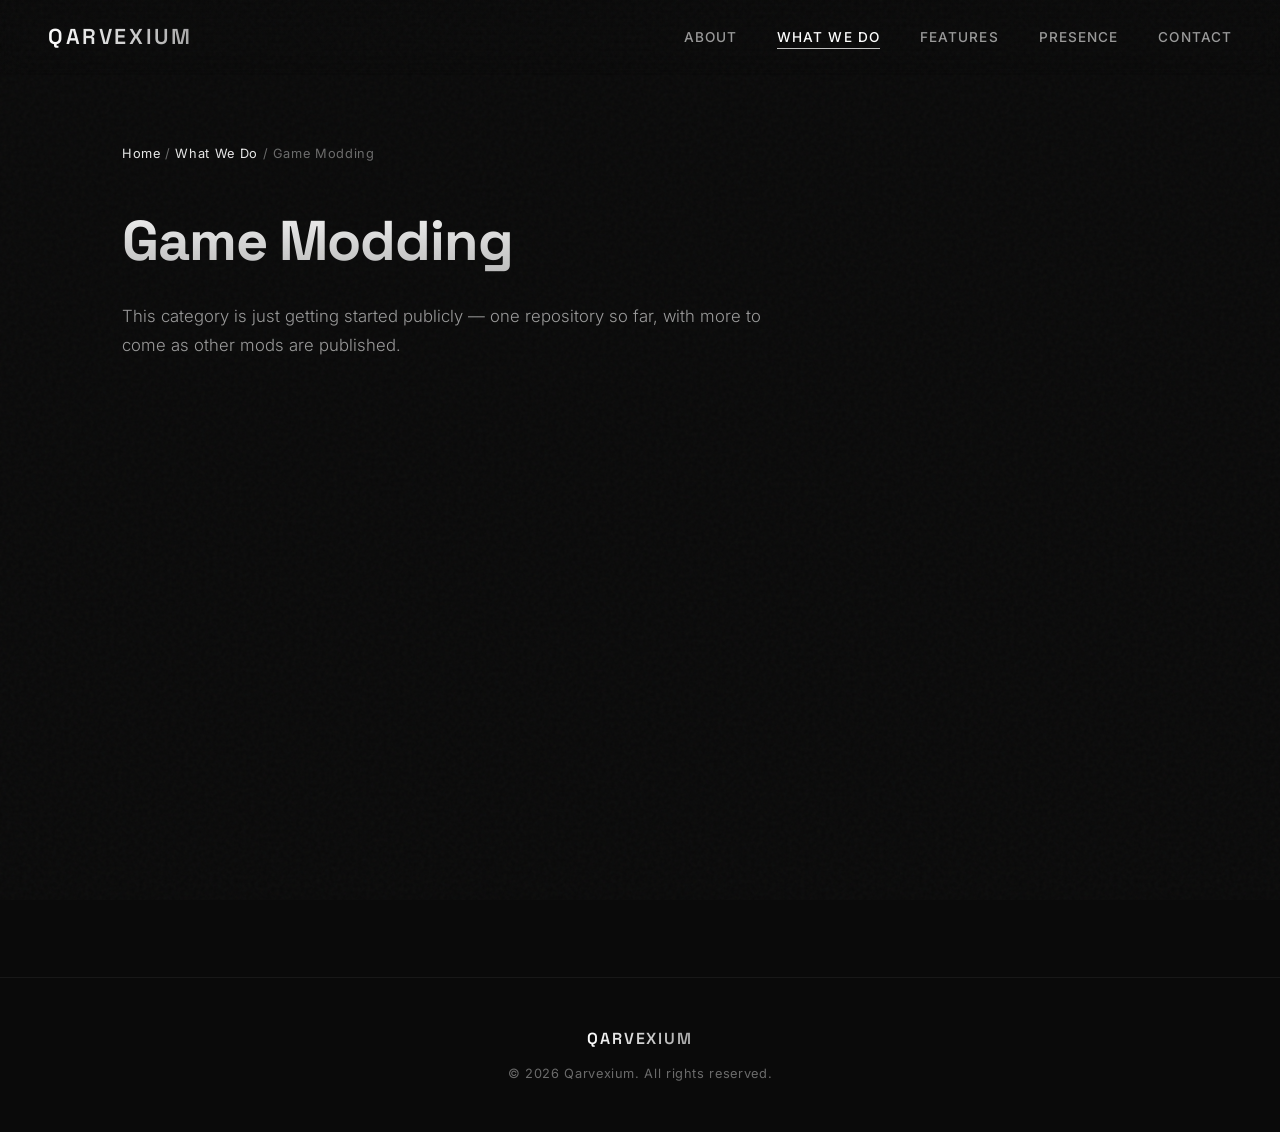
==== game-modding.html @ aa2218df "Add files via upload" ====
<!DOCTYPE html>
<html lang="en">
<head>
<meta charset="UTF-8" />
<meta name="viewport" content="width=device-width, initial-scale=1.0" />
<title>Game Modding — Qarvexium</title>
<meta name="description" content="Qarvexium's public game modding work." />
<meta name="theme-color" content="#0a0a0a" />
<meta name="robots" content="index, follow" />

<meta property="og:type" content="website" />
<meta property="og:title" content="Game Modding — Qarvexium" />
<meta property="og:description" content="Mods and mod tutorials." />
<meta property="og:site_name" content="Qarvexium" />

<link rel="icon" href="data:image/svg+xml,<svg xmlns='http://www.w3.org/2000/svg' viewBox='0 0 32 32'><rect width='32' height='32' rx='6' fill='%230a0a0a'/><text x='16' y='22' font-family='system-ui,sans-serif' font-size='16' font-weight='700' fill='%23c0c0c0' text-anchor='middle'>Q</text></svg>" />

<link rel="preconnect" href="https://fonts.googleapis.com" />
<link rel="preconnect" href="https://fonts.gstatic.com" crossorigin />
<link href="https://fonts.googleapis.com/css2?family=Inter:wght@300;400;500;600;700&family=Space+Grotesk:wght@400;500;600;700&display=swap" rel="stylesheet" />

<link rel="stylesheet" href="style.css" />
</head>
<body>

<nav>
  <a href="index.html" class="logo">Qarvexium</a>
  <ul class="nav-links">
    <li><a href="index.html#about">About</a></li>
    <li><a href="work.html" class="active">What We Do</a></li>
    <li><a href="index.html#features">Features</a></li>
    <li><a href="index.html#presence">Presence</a></li>
    <li><a href="index.html#contact">Contact</a></li>
  </ul>
</nav>

<div class="page-header">
  <div class="breadcrumb"><a href="index.html">Home</a> / <a href="work.html">What We Do</a> / Game Modding</div>
  <h1>Game Modding</h1>
  <p>
    This category is just getting started publicly — one repository so far, with more to come
    as other mods are published.
  </p>
</div>

<section class="section">
  <div class="section-inner">
    <div class="project-grid">

      <article class="project-card">
        <div class="project-tag">GitHub · Tutorial</div>
        <h3>DataStone-Etuto</h3>
        <p>A tutorial repository for the DataStone mod.</p>
        <a href="https://github.com/Qarvexium-Ops/DataStone-Etuto" class="project-link" target="_blank" rel="noopener">
          View on GitHub
          <svg viewBox="0 0 24 24"><path d="M7 17L17 7M17 7H7M17 7V17"/></svg>
        </a>
      </article>

    </div>

    <div class="info-note">
      <strong>Note:</strong> other mods exist but aren't public under this account yet — this page
      will grow as that changes.
    </div>
  </div>
</section>

<footer>
  <div class="logo">Qarvexium</div>
  <p>© 2026 Qarvexium. All rights reserved.</p>
</footer>

<script src="main.js"></script>
</body>
</html>
---- style.css ----
:root {
  --bg: #0a0a0a;
  --bg-elevated: #111111;
  --surface: #1a1a1a;
  --silver: #c0c0c0;
  --silver-light: #e8e8e8;
  --silver-dark: #8a8a8a;
  --gray: #6b6b6b;
  --gray-light: #9a9a9a;
  --white: #f5f5f5;
  --white-pure: #ffffff;
  --accent: linear-gradient(135deg, #e8e8e8 0%, #a0a0a0 50%, #d0d0d0 100%);
  --glow: rgba(200, 200, 200, 0.15);
}

* {
  margin: 0;
  padding: 0;
  box-sizing: border-box;
}

html {
  scroll-behavior: smooth;
}

body {
  font-family: 'Inter', system-ui, sans-serif;
  background: var(--bg);
  color: var(--white);
  overflow-x: hidden;
  line-height: 1.6;
  -webkit-font-smoothing: antialiased;
}

/* Noise texture overlay */
body::before {
  content: '';
  position: fixed;
  inset: 0;
  background-image: url("data:image/svg+xml,%3Csvg viewBox='0 0 256 256' xmlns='http://www.w3.org/2000/svg'%3E%3Cfilter id='n'%3E%3CfeTurbulence type='fractalNoise' baseFrequency='0.85' numOctaves='4' stitchTiles='stitch'/%3E%3C/filter%3E%3Crect width='100%25' height='100%25' filter='url(%23n)'/%3E%3C/svg%3E");
  opacity: 0.035;
  pointer-events: none;
  z-index: 9999;
}

/* ===== NAV ===== */
nav {
  position: fixed;
  top: 0;
  left: 0;
  right: 0;
  z-index: 100;
  padding: 1.25rem 3rem;
  display: flex;
  justify-content: space-between;
  align-items: center;
  background: linear-gradient(to bottom, rgba(10,10,10,0.95), transparent);
  backdrop-filter: blur(12px);
  animation: fadeDown 1s ease-out;
}

.logo {
  font-family: 'Space Grotesk', sans-serif;
  font-weight: 600;
  font-size: 1.35rem;
  letter-spacing: 0.12em;
  text-transform: uppercase;
  background: linear-gradient(90deg, #ffffff, #a8a8a8, #ffffff);
  background-size: 200% auto;
  -webkit-background-clip: text;
  -webkit-text-fill-color: transparent;
  background-clip: text;
  animation: shimmer 4s linear infinite;
  text-decoration: none;
}

.nav-links {
  display: flex;
  gap: 2.5rem;
  list-style: none;
}

.nav-links a {
  color: var(--gray-light);
  text-decoration: none;
  font-size: 0.85rem;
  font-weight: 500;
  letter-spacing: 0.08em;
  text-transform: uppercase;
  transition: color 0.3s ease;
  position: relative;
}

.nav-links a::after {
  content: '';
  position: absolute;
  bottom: -4px;
  left: 0;
  width: 0;
  height: 1px;
  background: var(--silver);
  transition: width 0.3s ease;
}

.nav-links a:hover,
.nav-links a.active {
  color: var(--white-pure);
}

.nav-links a:hover::after,
.nav-links a.active::after {
  width: 100%;
}

/* ===== HERO ===== */
.hero {
  min-height: 100vh;
  display: flex;
  flex-direction: column;
  justify-content: center;
  align-items: center;
  text-align: center;
  position: relative;
  padding: 6rem 2rem 4rem;
  overflow: hidden;
}

.hero-bg {
  position: absolute;
  inset: 0;
  background:
    radial-gradient(ellipse 80% 50% at 50% -20%, rgba(180,180,180,0.12), transparent),
    radial-gradient(ellipse 60% 40% at 80% 60%, rgba(120,120,120,0.08), transparent),
    radial-gradient(ellipse 50% 30% at 20% 70%, rgba(160,160,160,0.06), transparent);
  animation: pulseGlow 8s ease-in-out infinite alternate;
}

.hero-orb {
  position: absolute;
  width: 600px;
  height: 600px;
  border-radius: 50%;
  background: radial-gradient(circle, rgba(200,200,200,0.08) 0%, transparent 70%);
  filter: blur(40px);
  animation: floatOrb 12s ease-in-out infinite;
  pointer-events: none;
}

.hero-orb:nth-child(1) { top: 10%; left: 10%; animation-delay: 0s; }
.hero-orb:nth-child(2) { bottom: 5%; right: 15%; width: 400px; height: 400px; animation-delay: -4s; }
.hero-orb:nth-child(3) { top: 40%; right: 5%; width: 300px; height: 300px; animation-delay: -8s; }

.hero-content {
  position: relative;
  z-index: 2;
  max-width: 900px;
}

.hero-badge {
  display: inline-flex;
  align-items: center;
  gap: 0.5rem;
  padding: 0.4rem 1rem;
  border: 1px solid rgba(192,192,192,0.25);
  border-radius: 100px;
  font-size: 0.75rem;
  font-weight: 500;
  letter-spacing: 0.15em;
  text-transform: uppercase;
  color: var(--silver);
  background: rgba(255,255,255,0.03);
  margin-bottom: 2rem;
  animation: fadeUp 0.8s ease-out 0.2s both;
}

.hero-badge span {
  width: 6px;
  height: 6px;
  border-radius: 50%;
  background: var(--silver);
  box-shadow: 0 0 8px var(--silver);
  animation: blink 2s ease-in-out infinite;
}

.hero h1 {
  font-family: 'Space Grotesk', sans-serif;
  font-size: clamp(3.2rem, 8vw, 6.5rem);
  font-weight: 700;
  letter-spacing: -0.03em;
  line-height: 1.05;
  margin-bottom: 1.5rem;
  background: linear-gradient(180deg, #ffffff 0%, #b0b0b0 100%);
  -webkit-background-clip: text;
  -webkit-text-fill-color: transparent;
  background-clip: text;
  animation: fadeUp 0.9s ease-out 0.35s both;
}

.hero-subtitle {
  font-size: clamp(1.05rem, 2.2vw, 1.35rem);
  font-weight: 300;
  color: var(--gray-light);
  max-width: 560px;
  margin: 0 auto 2.75rem;
  animation: fadeUp 0.9s ease-out 0.5s both;
}

.hero-cta {
  display: flex;
  gap: 1rem;
  justify-content: center;
  flex-wrap: wrap;
  animation: fadeUp 0.9s ease-out 0.65s both;
}

.btn {
  display: inline-flex;
  align-items: center;
  gap: 0.6rem;
  padding: 0.95rem 2rem;
  font-size: 0.9rem;
  font-weight: 500;
  letter-spacing: 0.04em;
  text-decoration: none;
  border-radius: 8px;
  transition: all 0.35s cubic-bezier(0.22, 1, 0.36, 1);
  cursor: pointer;
  border: none;
  font-family: inherit;
}

.btn-primary {
  background: linear-gradient(135deg, #f0f0f0, #c8c8c8);
  color: #0a0a0a;
  box-shadow: 0 4px 24px rgba(200,200,200,0.2);
}

.btn-primary:hover {
  transform: translateY(-2px);
  box-shadow: 0 8px 32px rgba(200,200,200,0.35);
  background: linear-gradient(135deg, #ffffff, #d8d8d8);
}

.btn-secondary {
  background: transparent;
  color: var(--silver-light);
  border: 1px solid rgba(192,192,192,0.35);
}

.btn-secondary:hover {
  background: rgba(255,255,255,0.05);
  border-color: var(--silver);
  transform: translateY(-2px);
}

.scroll-indicator {
  position: absolute;
  bottom: 2.5rem;
  left: 50%;
  transform: translateX(-50%);
  display: flex;
  flex-direction: column;
  align-items: center;
  gap: 0.5rem;
  color: var(--gray);
  font-size: 0.7rem;
  letter-spacing: 0.2em;
  text-transform: uppercase;
  animation: fadeUp 1s ease-out 1.2s both;
}

.scroll-line {
  width: 1px;
  height: 40px;
  background: linear-gradient(to bottom, var(--silver), transparent);
  animation: scrollPulse 2s ease-in-out infinite;
}

/* ===== DIVIDER ===== */
.divider {
  height: 1px;
  background: linear-gradient(90deg, transparent, rgba(192,192,192,0.25), transparent);
  margin: 0 auto;
  max-width: 80%;
}

/* ===== ABOUT / INTRO SECTION ===== */
.section {
  padding: 7rem 2rem;
  position: relative;
}

.section-inner {
  max-width: 1100px;
  margin: 0 auto;
}

.section-label {
  font-size: 0.75rem;
  font-weight: 500;
  letter-spacing: 0.2em;
  text-transform: uppercase;
  color: var(--silver-dark);
  margin-bottom: 1rem;
  opacity: 0;
  transform: translateY(20px);
  transition: all 0.7s cubic-bezier(0.22, 1, 0.36, 1);
}

.section-label.visible {
  opacity: 1;
  transform: translateY(0);
}

.section-title {
  font-family: 'Space Grotesk', sans-serif;
  font-size: clamp(2rem, 4.5vw, 3.2rem);
  font-weight: 600;
  letter-spacing: -0.02em;
  margin-bottom: 1.5rem;
  background: linear-gradient(90deg, #ffffff, #a8a8a8);
  -webkit-background-clip: text;
  -webkit-text-fill-color: transparent;
  background-clip: text;
  opacity: 0;
  transform: translateY(24px);
  transition: all 0.8s cubic-bezier(0.22, 1, 0.36, 1) 0.1s;
}

.section-title.visible {
  opacity: 1;
  transform: translateY(0);
}

.section-text {
  font-size: 1.1rem;
  font-weight: 300;
  color: var(--gray-light);
  max-width: 640px;
  line-height: 1.75;
  opacity: 0;
  transform: translateY(24px);
  transition: all 0.8s cubic-bezier(0.22, 1, 0.36, 1) 0.2s;
}

.section-text.visible {
  opacity: 1;
  transform: translateY(0);
}

/* ===== FEATURES / CATEGORY GRID ===== */
.features,
.category-grid {
  display: grid;
  grid-template-columns: repeat(auto-fit, minmax(280px, 1fr));
  gap: 1.5rem;
  margin-top: 4rem;
}

.feature-card,
.category-card {
  background: linear-gradient(145deg, rgba(26,26,26,0.9), rgba(18,18,18,0.95));
  border: 1px solid rgba(192,192,192,0.1);
  border-radius: 16px;
  padding: 2rem;
  position: relative;
  overflow: hidden;
  opacity: 0;
  transform: translateY(30px);
  transition: all 0.7s cubic-bezier(0.22, 1, 0.36, 1);
  text-decoration: none;
  color: inherit;
  display: block;
}

.feature-card.visible,
.category-card.visible {
  opacity: 1;
  transform: translateY(0);
}

.feature-card:nth-child(1), .category-card:nth-child(1) { transition-delay: 0.15s; }
.feature-card:nth-child(2), .category-card:nth-child(2) { transition-delay: 0.25s; }
.feature-card:nth-child(3), .category-card:nth-child(3) { transition-delay: 0.35s; }

.feature-card::before,
.category-card::before {
  content: '';
  position: absolute;
  top: 0;
  left: 0;
  right: 0;
  height: 1px;
  background: linear-gradient(90deg, transparent, rgba(200,200,200,0.4), transparent);
  opacity: 0;
  transition: opacity 0.4s ease;
}

.feature-card:hover,
.category-card:hover {
  border-color: rgba(192,192,192,0.25);
  transform: translateY(-4px);
  box-shadow: 0 20px 40px rgba(0,0,0,0.4);
}

.feature-card:hover::before,
.category-card:hover::before {
  opacity: 1;
}

.feature-icon,
.category-count {
  width: 48px;
  height: 48px;
  border-radius: 12px;
  background: linear-gradient(135deg, rgba(220,220,220,0.12), rgba(140,140,140,0.08));
  border: 1px solid rgba(192,192,192,0.15);
  display: flex;
  align-items: center;
  justify-content: center;
  margin-bottom: 1.25rem;
  font-size: 1.25rem;
  font-family: 'Space Grotesk', sans-serif;
  font-weight: 600;
}

.feature-card h3,
.category-card h3 {
  font-family: 'Space Grotesk', sans-serif;
  font-size: 1.2rem;
  font-weight: 600;
  margin-bottom: 0.6rem;
  color: var(--white-pure);
}

.feature-card p,
.category-card p {
  font-size: 0.95rem;
  font-weight: 300;
  color: var(--gray-light);
  line-height: 1.65;
}

.category-card .category-link {
  display: inline-flex;
  align-items: center;
  gap: 0.45rem;
  font-size: 0.8rem;
  font-weight: 500;
  letter-spacing: 0.06em;
  text-transform: uppercase;
  color: var(--silver-light);
  margin-top: 1rem;
}

/* ===== STATS ===== */
.stats {
  display: grid;
  grid-template-columns: repeat(3, 1fr);
  gap: 2rem;
  margin-top: 5rem;
  padding: 3rem 0;
  border-top: 1px solid rgba(192,192,192,0.1);
  border-bottom: 1px solid rgba(192,192,192,0.1);
}

.stat {
  text-align: center;
  opacity: 0;
  transform: translateY(20px);
  transition: all 0.7s cubic-bezier(0.22, 1, 0.36, 1);
}

.stat.visible {
  opacity: 1;
  transform: translateY(0);
}

.stat:nth-child(1) { transition-delay: 0.1s; }
.stat:nth-child(2) { transition-delay: 0.2s; }
.stat:nth-child(3) { transition-delay: 0.3s; }

.stat-value {
  font-family: 'Space Grotesk', sans-serif;
  font-size: clamp(2.2rem, 4vw, 3rem);
  font-weight: 700;
  background: linear-gradient(180deg, #ffffff, #909090);
  -webkit-background-clip: text;
  -webkit-text-fill-color: transparent;
  background-clip: text;
  margin-bottom: 0.35rem;
}

.stat-label {
  font-size: 0.8rem;
  letter-spacing: 0.12em;
  text-transform: uppercase;
  color: var(--gray);
}

/* ===== PRESENCE / PROJECT CARDS ===== */
.presence-grid,
.project-grid {
  display: grid;
  grid-template-columns: repeat(auto-fit, minmax(300px, 1fr));
  gap: 1.5rem;
  margin-top: 3.5rem;
}

.presence-card,
.project-card {
  background: linear-gradient(160deg, rgba(24,24,24,0.95), rgba(14,14,14,0.98));
  border: 1px solid rgba(192,192,192,0.12);
  border-radius: 16px;
  padding: 1.75rem 1.75rem 1.5rem;
  position: relative;
  overflow: hidden;
  opacity: 0;
  transform: translateY(28px);
  transition: all 0.7s cubic-bezier(0.22, 1, 0.36, 1);
  display: flex;
  flex-direction: column;
  gap: 0.85rem;
}

.presence-card.visible,
.project-card.visible {
  opacity: 1;
  transform: translateY(0);
}

.presence-card:nth-child(1), .project-card:nth-child(1) { transition-delay: 0.1s; }
.presence-card:nth-child(2), .project-card:nth-child(2) { transition-delay: 0.2s; }
.presence-card:nth-child(3), .project-card:nth-child(3) { transition-delay: 0.3s; }
.presence-card:nth-child(4), .project-card:nth-child(4) { transition-delay: 0.4s; }
.presence-card:nth-child(5), .project-card:nth-child(5) { transition-delay: 0.5s; }
.presence-card:nth-child(6), .project-card:nth-child(6) { transition-delay: 0.6s; }
.presence-card:nth-child(7), .project-card:nth-child(7) { transition-delay: 0.7s; }

.presence-card::before,
.project-card::before {
  content: '';
  position: absolute;
  top: 0;
  left: 0;
  right: 0;
  height: 1px;
  background: linear-gradient(90deg, transparent, rgba(210,210,210,0.45), transparent);
  opacity: 0;
  transition: opacity 0.4s ease;
}

.presence-card:hover,
.project-card:hover {
  border-color: rgba(192,192,192,0.28);
  transform: translateY(-5px);
  box-shadow: 0 18px 40px rgba(0,0,0,0.45);
}

.presence-card:hover::before,
.project-card:hover::before {
  opacity: 1;
}

.presence-tag,
.project-tag {
  display: inline-flex;
  align-items: center;
  gap: 0.4rem;
  font-size: 0.68rem;
  font-weight: 500;
  letter-spacing: 0.14em;
  text-transform: uppercase;
  color: var(--silver-dark);
}

.presence-tag::before,
.project-tag::before {
  content: '';
  width: 5px;
  height: 5px;
  border-radius: 50%;
  background: var(--silver);
  box-shadow: 0 0 6px var(--silver);
}

.presence-card h3,
.project-card h3 {
  font-family: 'Space Grotesk', sans-serif;
  font-size: 1.15rem;
  font-weight: 600;
  color: var(--white-pure);
  letter-spacing: -0.01em;
}

.presence-card p,
.project-card p {
  font-size: 0.92rem;
  font-weight: 300;
  color: var(--gray-light);
  line-height: 1.65;
  flex-grow: 1;
}

.presence-link,
.project-link {
  display: inline-flex;
  align-items: center;
  gap: 0.45rem;
  font-size: 0.8rem;
  font-weight: 500;
  letter-spacing: 0.06em;
  text-transform: uppercase;
  color: var(--silver-light);
  text-decoration: none;
  margin-top: 0.35rem;
  transition: color 0.3s ease, gap 0.3s ease;
}

.presence-link:hover,
.project-link:hover {
  color: var(--white-pure);
  gap: 0.65rem;
}

.presence-link svg,
.project-link svg {
  width: 14px;
  height: 14px;
  stroke: currentColor;
  fill: none;
  stroke-width: 1.8;
}

.presence-note,
.info-note {
  margin-top: 3rem;
  padding: 1.25rem 1.5rem;
  border: 1px solid rgba(192,192,192,0.1);
  border-radius: 12px;
  background: rgba(255,255,255,0.02);
  font-size: 0.88rem;
  color: var(--gray);
  line-height: 1.6;
  opacity: 0;
  transform: translateY(16px);
  transition: all 0.7s cubic-bezier(0.22, 1, 0.36, 1) 0.35s;
}

.presence-note.visible,
.info-note.visible {
  opacity: 1;
  transform: translateY(0);
}

.presence-note strong,
.info-note strong {
  color: var(--silver-light);
  font-weight: 500;
}

/* ===== BREADCRUMB (work sub-pages) ===== */
.breadcrumb {
  max-width: 1100px;
  margin: 0 auto 2rem;
  font-size: 0.8rem;
  letter-spacing: 0.05em;
  color: var(--gray);
}

.breadcrumb a {
  color: var(--silver-light);
  text-decoration: none;
}

.breadcrumb a:hover {
  color: var(--white-pure);
}

/* ===== CTA SECTION ===== */
.cta-section {
  text-align: center;
  padding: 8rem 2rem;
  position: relative;
}

.cta-section::before {
  content: '';
  position: absolute;
  top: 50%;
  left: 50%;
  transform: translate(-50%, -50%);
  width: 500px;
  height: 500px;
  background: radial-gradient(circle, rgba(180,180,180,0.1), transparent 70%);
  pointer-events: none;
}

.cta-box {
  position: relative;
  max-width: 700px;
  margin: 0 auto;
  padding: 4rem 3rem;
  background: linear-gradient(160deg, rgba(28,28,28,0.95), rgba(14,14,14,0.98));
  border: 1px solid rgba(192,192,192,0.15);
  border-radius: 24px;
  overflow: hidden;
  opacity: 0;
  transform: scale(0.96) translateY(20px);
  transition: all 0.9s cubic-bezier(0.22, 1, 0.36, 1);
}

.cta-box.visible {
  opacity: 1;
  transform: scale(1) translateY(0);
}

.cta-box::before {
  content: '';
  position: absolute;
  top: 0;
  left: 0;
  right: 0;
  height: 1px;
  background: linear-gradient(90deg, transparent, rgba(220,220,220,0.5), transparent);
}

.cta-box h2 {
  font-family: 'Space Grotesk', sans-serif;
  font-size: clamp(1.8rem, 3.5vw, 2.5rem);
  font-weight: 600;
  margin-bottom: 1rem;
  color: var(--white-pure);
}

.cta-box p {
  color: var(--gray-light);
  font-weight: 300;
  margin-bottom: 2rem;
  font-size: 1.05rem;
}

/* ===== FOOTER ===== */
footer {
  padding: 3rem 2rem;
  text-align: center;
  border-top: 1px solid rgba(192,192,192,0.08);
}

footer p {
  font-size: 0.8rem;
  color: var(--gray);
  letter-spacing: 0.05em;
}

footer .logo {
  display: inline-block;
  margin-bottom: 0.75rem;
  font-size: 1rem;
}

footer a {
  color: var(--gray-light);
  text-decoration: none;
}

footer a:hover {
  color: var(--white-pure);
}

/* ===== PAGE HEADER (work sub-pages, no full hero) ===== */
.page-header {
  padding: 9rem 2rem 2rem;
  max-width: 1100px;
  margin: 0 auto;
}

.page-header h1 {
  font-family: 'Space Grotesk', sans-serif;
  font-size: clamp(2.2rem, 5vw, 3.5rem);
  font-weight: 700;
  letter-spacing: -0.02em;
  margin-bottom: 1rem;
  background: linear-gradient(180deg, #ffffff 0%, #b0b0b0 100%);
  -webkit-background-clip: text;
  -webkit-text-fill-color: transparent;
  background-clip: text;
}

.page-header p {
  font-size: 1.05rem;
  font-weight: 300;
  color: var(--gray-light);
  max-width: 640px;
  line-height: 1.75;
}

/* ===== ANIMATIONS ===== */
@keyframes fadeUp {
  from { opacity: 0; transform: translateY(28px); }
  to { opacity: 1; transform: translateY(0); }
}

@keyframes fadeDown {
  from { opacity: 0; transform: translateY(-16px); }
  to { opacity: 1; transform: translateY(0); }
}

@keyframes shimmer {
  0% { background-position: 0% center; }
  100% { background-position: 200% center; }
}

@keyframes blink {
  0%, 100% { opacity: 1; }
  50% { opacity: 0.35; }
}

@keyframes floatOrb {
  0%, 100% { transform: translate(0, 0) scale(1); }
  33% { transform: translate(30px, -20px) scale(1.05); }
  66% { transform: translate(-20px, 15px) scale(0.95); }
}

@keyframes pulseGlow {
  0% { opacity: 0.7; }
  100% { opacity: 1; }
}

@keyframes scrollPulse {
  0%, 100% { opacity: 0.4; transform: scaleY(1); }
  50% { opacity: 1; transform: scaleY(1.15); }
}

/* Responsive */
@media (max-width: 768px) {
  nav {
    padding: 1rem 1.5rem;
  }

  .nav-links {
    display: none;
  }

  .stats {
    grid-template-columns: 1fr;
    gap: 2.5rem;
  }

  .cta-box {
    padding: 3rem 1.75rem;
  }

  .hero {
    padding: 5rem 1.5rem 3rem;
  }

  .page-header {
    padding: 7rem 1.5rem 1.5rem;
  }
}
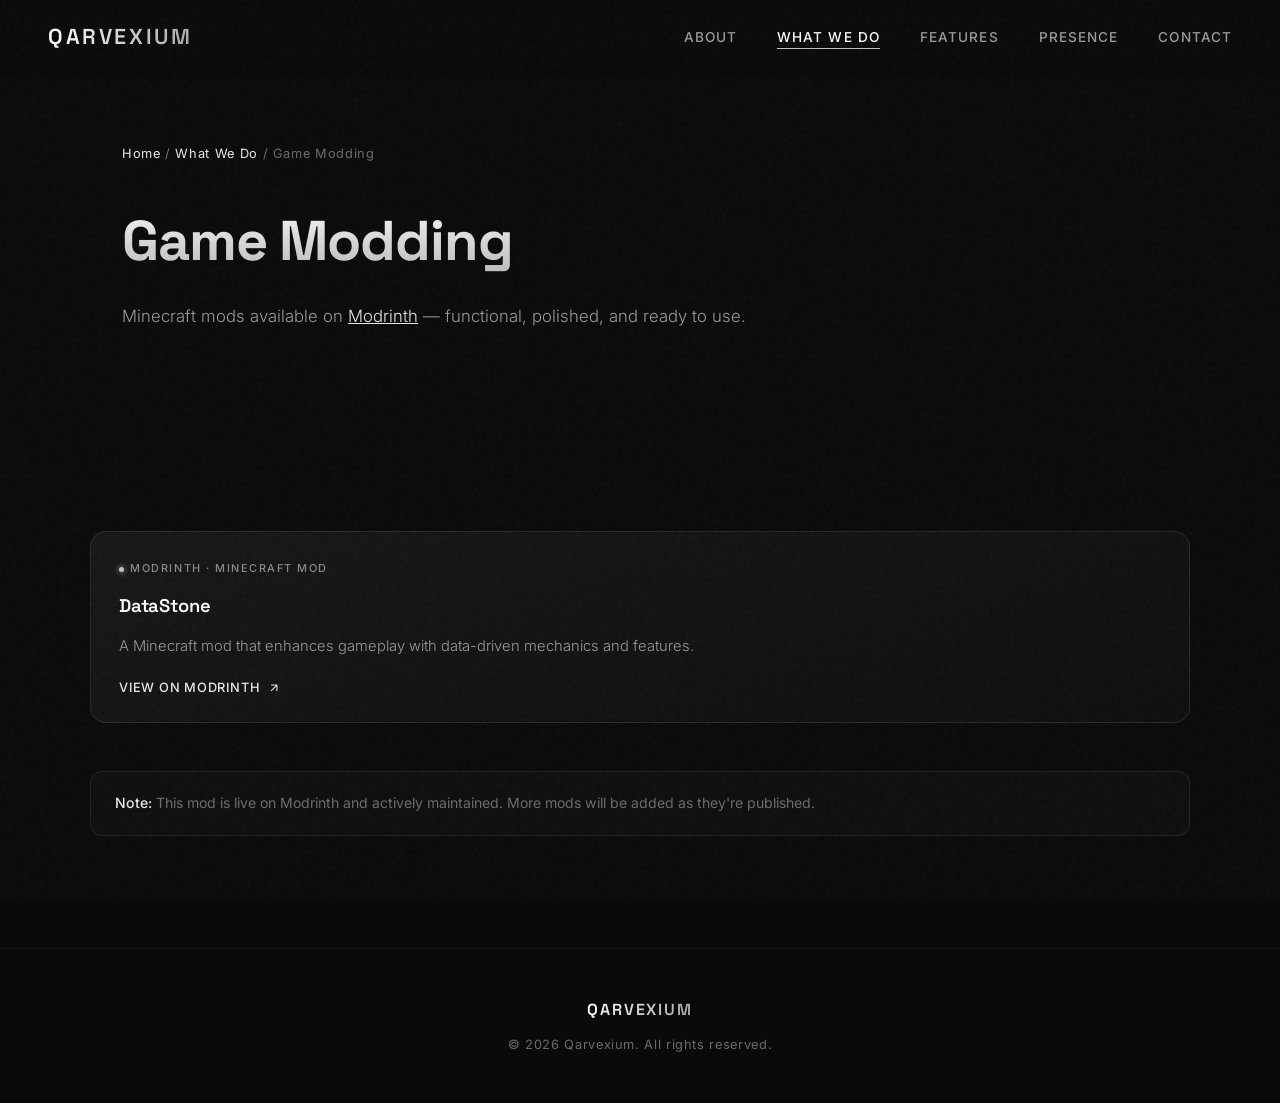
==== commit 6a1021f0: "Revise Game Modding section with Modrinth details Updated the Game Modding section to highlight Mine" ====
--- a/game-modding.html
+++ b/game-modding.html
@@ -38,8 +38,8 @@
   <div class="breadcrumb"><a href="index.html">Home</a> / <a href="work.html">What We Do</a> / Game Modding</div>
   <h1>Game Modding</h1>
   <p>
-    This category is just getting started publicly — one repository so far, with more to come
-    as other mods are published.
+    Minecraft mods available on <a href="https://modrinth.com/user/Qarvexium" target="_blank" rel="noopener" style="color: var(--silver-light);">Modrinth</a> — 
+    functional, polished, and ready to use.
   </p>
 </div>
 
@@ -47,21 +47,20 @@
   <div class="section-inner">
     <div class="project-grid">
 
-      <article class="project-card">
-        <div class="project-tag">GitHub · Tutorial</div>
-        <h3>DataStone-Etuto</h3>
-        <p>A tutorial repository for the DataStone mod.</p>
-        <a href="https://github.com/Qarvexium-Ops/DataStone-Etuto" class="project-link" target="_blank" rel="noopener">
-          View on GitHub
+      <article class="project-card" data-animate>
+        <div class="project-tag">Modrinth · Minecraft Mod</div>
+        <h3>DataStone</h3>
+        <p>A Minecraft mod that enhances gameplay with data-driven mechanics and features.</p>
+        <a href="https://modrinth.com/mod/datastone" class="project-link" target="_blank" rel="noopener">
+          View on Modrinth
           <svg viewBox="0 0 24 24"><path d="M7 17L17 7M17 7H7M17 7V17"/></svg>
         </a>
       </article>
 
     </div>
 
-    <div class="info-note">
-      <strong>Note:</strong> other mods exist but aren't public under this account yet — this page
-      will grow as that changes.
+    <div class="info-note" data-animate>
+      <strong>Note:</strong> This mod is live on Modrinth and actively maintained. More mods will be added as they're published.
     </div>
   </div>
 </section>
